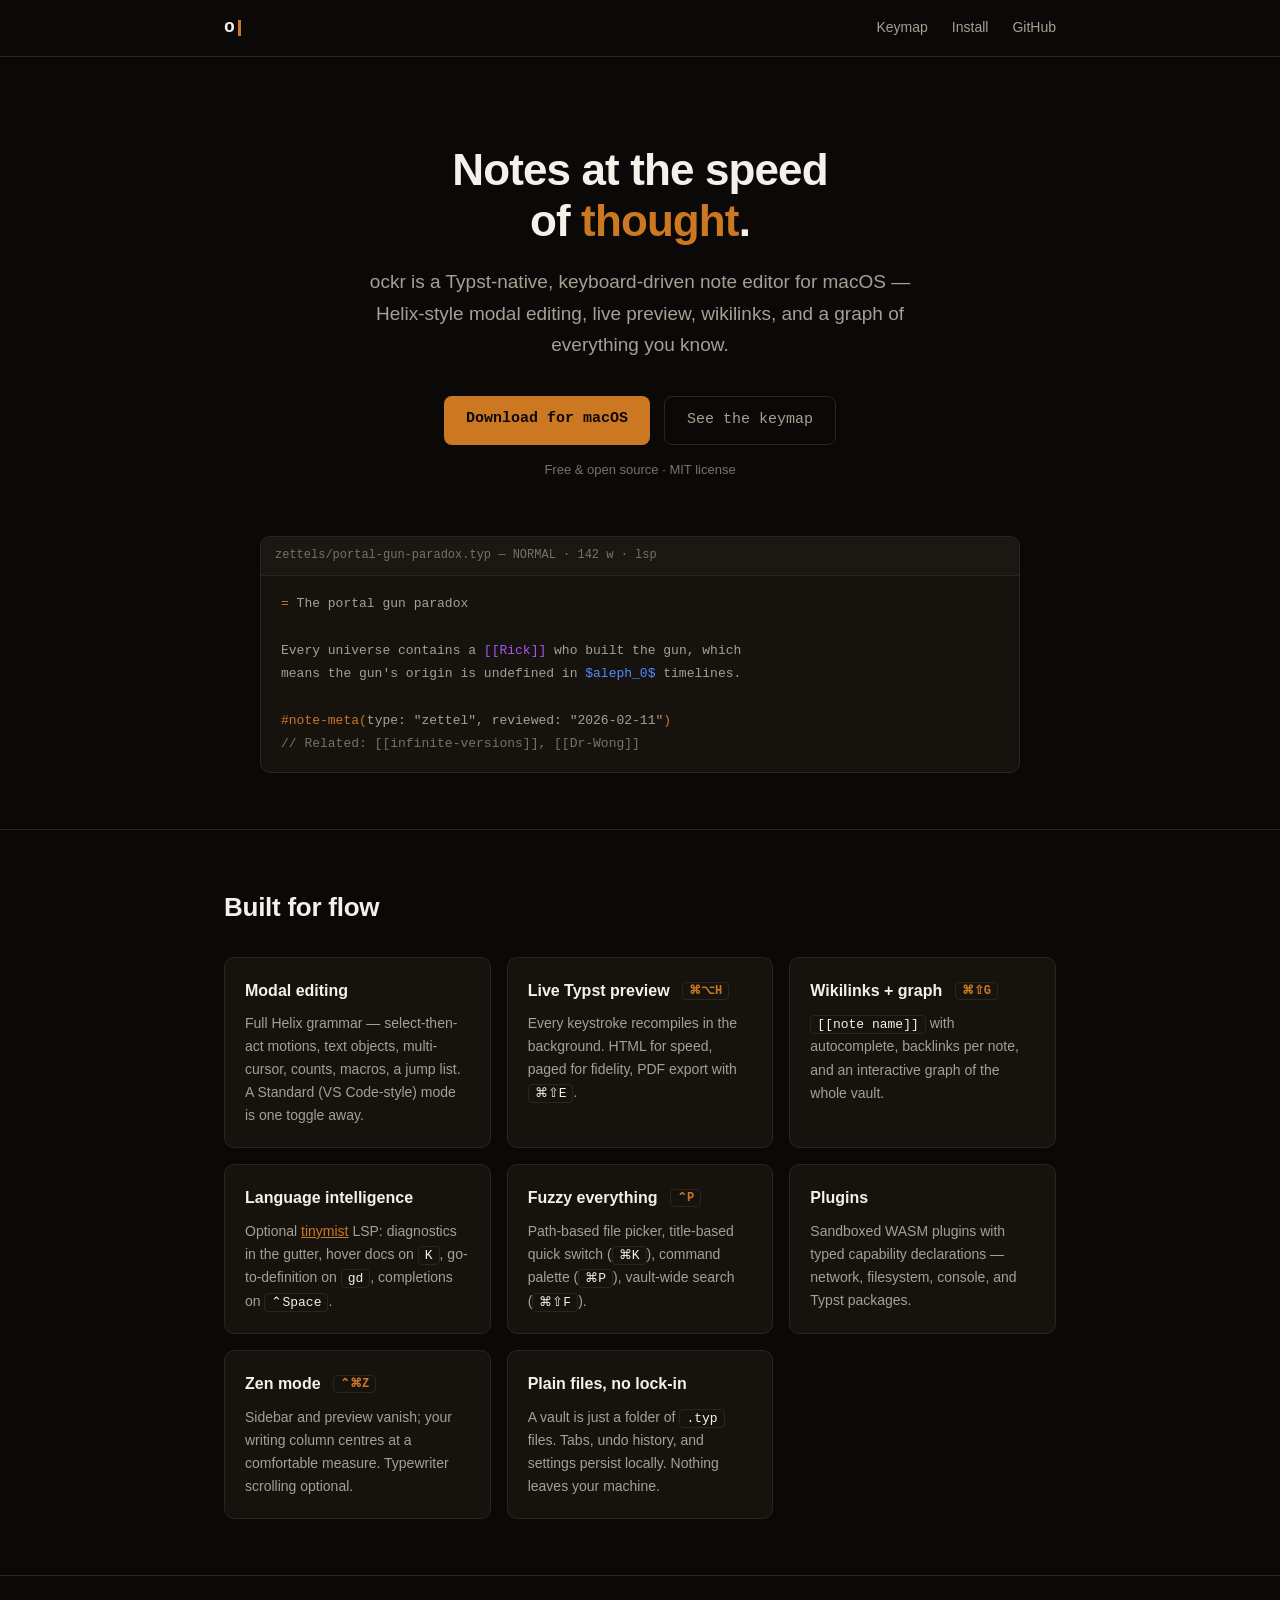
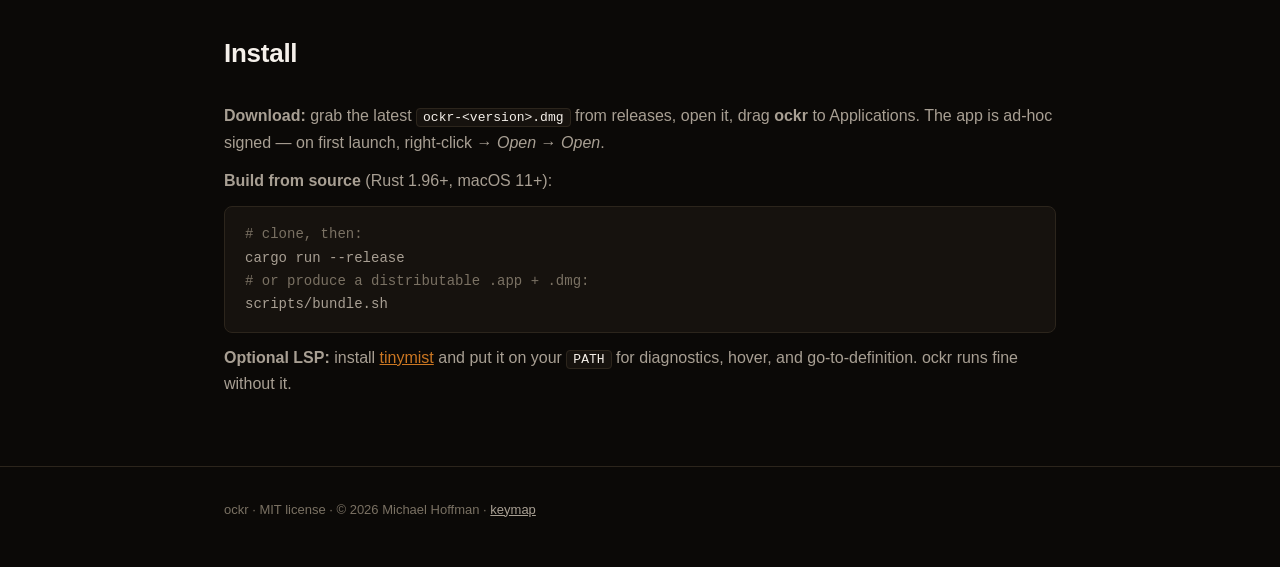
==== docs/index.html @ e47b33eb "docs: move site into docs/ for GitHub Pages; wire real repo URLs Pages (branch mode) serves only / o" ====
<!DOCTYPE html>
<html lang="en">
<head>
<meta charset="utf-8">
<meta name="viewport" content="width=device-width, initial-scale=1">
<title>ockr — a Typst-native, keyboard-driven note editor</title>
<meta name="description" content="ockr pairs Helix-style modal editing with live Typst compilation, wikilinks, and a sandboxed WASM plugin system. For people who'd rather keep their hands on the keyboard.">
<link rel="stylesheet" href="style.css">
</head>
<body>

<nav>
  <div class="wrap">
    <a class="logo" href="index.html">o</a>
    <span class="spacer"></span>
    <a href="keymap.html">Keymap</a>
    <a href="#install">Install</a>
    <a href="https://github.com/michael-hoffman/ockr">GitHub</a>
  </div>
</nav>

<div class="hero wrap">
  <h1>Notes at the speed<br>of <em>thought</em>.</h1>
  <p class="tag">ockr is a Typst-native, keyboard-driven note editor for macOS —
  Helix-style modal editing, live preview, wikilinks, and a graph of everything you know.</p>
  <div class="cta-row">
    <a class="btn btn-primary" href="#install">Download for macOS</a>
    <a class="btn btn-ghost" href="keymap.html">See the keymap</a>
  </div>
  <p class="note">Free &amp; open source · MIT license</p>

  <div class="mock">
    <div class="bar">zettels/portal-gun-paradox.typ — NORMAL · 142 w · lsp</div>
    <pre><span class="kw">=</span> The portal gun paradox

Every universe contains a <span class="lk">[[Rick]]</span> who built the gun, which
means the gun's origin is undefined in <span class="mt">$aleph_0$</span> timelines.

<span class="kw">#note-meta(</span>type: "zettel", reviewed: "2026-02-11"<span class="kw">)</span>
<span class="cm">// Related: [[infinite-versions]], [[Dr-Wong]]</span></pre>
  </div>
</div>

<section id="features">
  <div class="wrap">
    <h2>Built for flow</h2>
    <div class="grid">
      <div class="card">
        <h3>Modal editing</h3>
        <p>Full Helix grammar — select-then-act motions, text objects, multi-cursor,
        counts, macros, a jump list. A Standard (VS Code-style) mode is one toggle away.</p>
      </div>
      <div class="card">
        <h3>Live Typst preview <span class="k">⌘⌥H</span></h3>
        <p>Every keystroke recompiles in the background. HTML for speed, paged for
        fidelity, PDF export with <code>⌘⇧E</code>.</p>
      </div>
      <div class="card">
        <h3>Wikilinks + graph <span class="k">⌘⇧G</span></h3>
        <p><code>[[note name]]</code> with autocomplete, backlinks per note, and an
        interactive graph of the whole vault.</p>
      </div>
      <div class="card">
        <h3>Language intelligence</h3>
        <p>Optional <a href="https://github.com/Myriad-Dreamin/tinymist" style="color:var(--ochre)">tinymist</a>
        LSP: diagnostics in the gutter, hover docs on <code>K</code>,
        go-to-definition on <code>gd</code>, completions on <code>⌃Space</code>.</p>
      </div>
      <div class="card">
        <h3>Fuzzy everything <span class="k">⌃P</span></h3>
        <p>Path-based file picker, title-based quick switch (<code>⌘K</code>),
        command palette (<code>⌘P</code>), vault-wide search (<code>⌘⇧F</code>).</p>
      </div>
      <div class="card">
        <h3>Plugins</h3>
        <p>Sandboxed WASM plugins with typed capability declarations — network,
        filesystem, console, and Typst packages.</p>
      </div>
      <div class="card">
        <h3>Zen mode <span class="k">⌃⌘Z</span></h3>
        <p>Sidebar and preview vanish; your writing column centres at a comfortable
        measure. Typewriter scrolling optional.</p>
      </div>
      <div class="card">
        <h3>Plain files, no lock-in</h3>
        <p>A vault is just a folder of <code>.typ</code> files. Tabs, undo history,
        and settings persist locally. Nothing leaves your machine.</p>
      </div>
    </div>
  </div>
</section>

<section id="install" class="install">
  <div class="wrap">
    <h2>Install</h2>
    <p><strong>Download:</strong> grab the latest <code>ockr-&lt;version&gt;.dmg</code> from
    releases, open it, drag <strong>ockr</strong> to Applications. The app is ad-hoc signed —
    on first launch, right-click → <em>Open</em> → <em>Open</em>.</p>
    <p><strong>Build from source</strong> (Rust 1.96+, macOS 11+):</p>
    <pre><span class="c"># clone, then:</span>
cargo run --release
<span class="c"># or produce a distributable .app + .dmg:</span>
scripts/bundle.sh</pre>
    <p><strong>Optional LSP:</strong> install
    <a href="https://github.com/Myriad-Dreamin/tinymist">tinymist</a> and put it on your
    <code>PATH</code> for diagnostics, hover, and go-to-definition. ockr runs fine without it.</p>
  </div>
</section>

<footer>
  <div class="wrap">
    ockr · MIT license · © 2026 Michael Hoffman ·
    <a href="keymap.html">keymap</a>
  </div>
</footer>

</body>
</html>
---- docs/style.css ----
/* ockr site — oxide palette (warm blacks + ochre) */
:root {
  --bg: #0B0907;
  --panel: #16120E;
  --surface: #1B1712;
  --hover: #241E17;
  --border: #2C251C;
  --ochre: #CC7722;
  --ochre-bright: #E8932E;
  --text: #F5F0EA;
  --muted: #A89F93;
  --subtle: #7A7163;
  --mono: "SF Mono", Menlo, Consolas, monospace;
  --sans: -apple-system, "Helvetica Neue", Arial, sans-serif;
}

* { box-sizing: border-box; margin: 0; padding: 0; }

html { color-scheme: dark; }

body {
  background: var(--bg);
  color: var(--text);
  font-family: var(--sans);
  line-height: 1.65;
  font-size: 16px;
}

.wrap { max-width: 880px; margin: 0 auto; padding: 0 24px; }

/* ── Nav ── */
nav {
  border-bottom: 1px solid var(--border);
  background: var(--bg);
}
nav .wrap {
  display: flex;
  align-items: center;
  gap: 24px;
  height: 56px;
}
.logo {
  font-family: var(--mono);
  font-weight: 700;
  font-size: 18px;
  color: var(--text);
  text-decoration: none;
  display: flex;
  align-items: center;
  gap: 2px;
}
.logo::after {
  content: "";
  display: inline-block;
  width: 3px;
  height: 16px;
  background: var(--ochre);
  margin-left: 1px;
}
nav a { color: var(--muted); text-decoration: none; font-size: 14px; }
nav a:hover { color: var(--text); }
nav .spacer { flex: 1; }

/* ── Hero ── */
.hero { padding: 88px 0 56px; text-align: center; }
.hero h1 {
  font-size: 44px;
  line-height: 1.15;
  font-weight: 700;
  letter-spacing: -0.02em;
}
.hero h1 em { color: var(--ochre); font-style: normal; }
.hero p.tag {
  margin: 20px auto 0;
  max-width: 560px;
  color: var(--muted);
  font-size: 19px;
}
.cta-row { margin-top: 36px; display: flex; gap: 14px; justify-content: center; }
.btn {
  display: inline-block;
  padding: 11px 22px;
  border-radius: 8px;
  font-size: 15px;
  text-decoration: none;
  font-family: var(--mono);
}
.btn-primary { background: var(--ochre); color: #0B0907; font-weight: 600; }
.btn-primary:hover { background: var(--ochre-bright); }
.btn-ghost { border: 1px solid var(--border); color: var(--muted); }
.btn-ghost:hover { color: var(--text); border-color: var(--subtle); }

.hero .note { margin-top: 14px; color: var(--subtle); font-size: 13px; }

/* ── Terminal-style mock ── */
.mock {
  margin: 56px auto 0;
  max-width: 760px;
  background: var(--panel);
  border: 1px solid var(--border);
  border-radius: 10px;
  overflow: hidden;
  text-align: left;
  font-family: var(--mono);
  font-size: 13px;
  line-height: 1.8;
}
.mock .bar {
  background: var(--surface);
  border-bottom: 1px solid var(--border);
  padding: 8px 14px;
  color: var(--subtle);
  font-size: 12px;
}
.mock pre { padding: 16px 20px; overflow-x: auto; color: var(--muted); }
.mock .kw { color: var(--ochre); }
.mock .lk { color: #A855F7; }
.mock .mt { color: #528BFF; }
.mock .cm { color: var(--subtle); }

/* ── Sections ── */
section { padding: 56px 0; border-top: 1px solid var(--border); }
section h2 {
  font-size: 26px;
  margin-bottom: 28px;
  letter-spacing: -0.01em;
}
.grid {
  display: grid;
  grid-template-columns: repeat(auto-fit, minmax(240px, 1fr));
  gap: 16px;
}
.card {
  background: var(--panel);
  border: 1px solid var(--border);
  border-radius: 10px;
  padding: 20px;
}
.card h3 { font-size: 16px; margin-bottom: 8px; }
.card h3 .k {
  font-family: var(--mono);
  font-size: 12px;
  color: var(--ochre);
  border: 1px solid var(--border);
  border-radius: 4px;
  padding: 1px 6px;
  margin-left: 8px;
  vertical-align: 2px;
}
.card p { color: var(--muted); font-size: 14px; }

/* ── Install ── */
.install pre {
  background: var(--panel);
  border: 1px solid var(--border);
  border-radius: 8px;
  padding: 16px 20px;
  font-family: var(--mono);
  font-size: 14px;
  color: var(--muted);
  overflow-x: auto;
  margin: 12px 0;
}
.install .c { color: var(--subtle); }
.install p { color: var(--muted); margin: 12px 0; }
.install a { color: var(--ochre); }

/* ── Keymap tables ── */
.kmap h2 { margin-top: 40px; font-size: 20px; }
.kmap h2:first-of-type { margin-top: 0; }
table { border-collapse: collapse; width: 100%; margin: 16px 0 8px; font-size: 14px; }
th {
  text-align: left;
  color: var(--subtle);
  font-weight: 500;
  border-bottom: 1px solid var(--border);
  padding: 6px 12px 6px 0;
}
td { border-bottom: 1px solid var(--border); padding: 7px 12px 7px 0; color: var(--muted); }
td:first-child, code {
  font-family: var(--mono);
  color: var(--text);
  font-size: 13px;
}
code {
  background: var(--panel);
  border: 1px solid var(--border);
  border-radius: 4px;
  padding: 1px 6px;
}

/* ── Footer ── */
footer {
  border-top: 1px solid var(--border);
  padding: 32px 0 48px;
  color: var(--subtle);
  font-size: 13px;
}
footer a { color: var(--muted); }
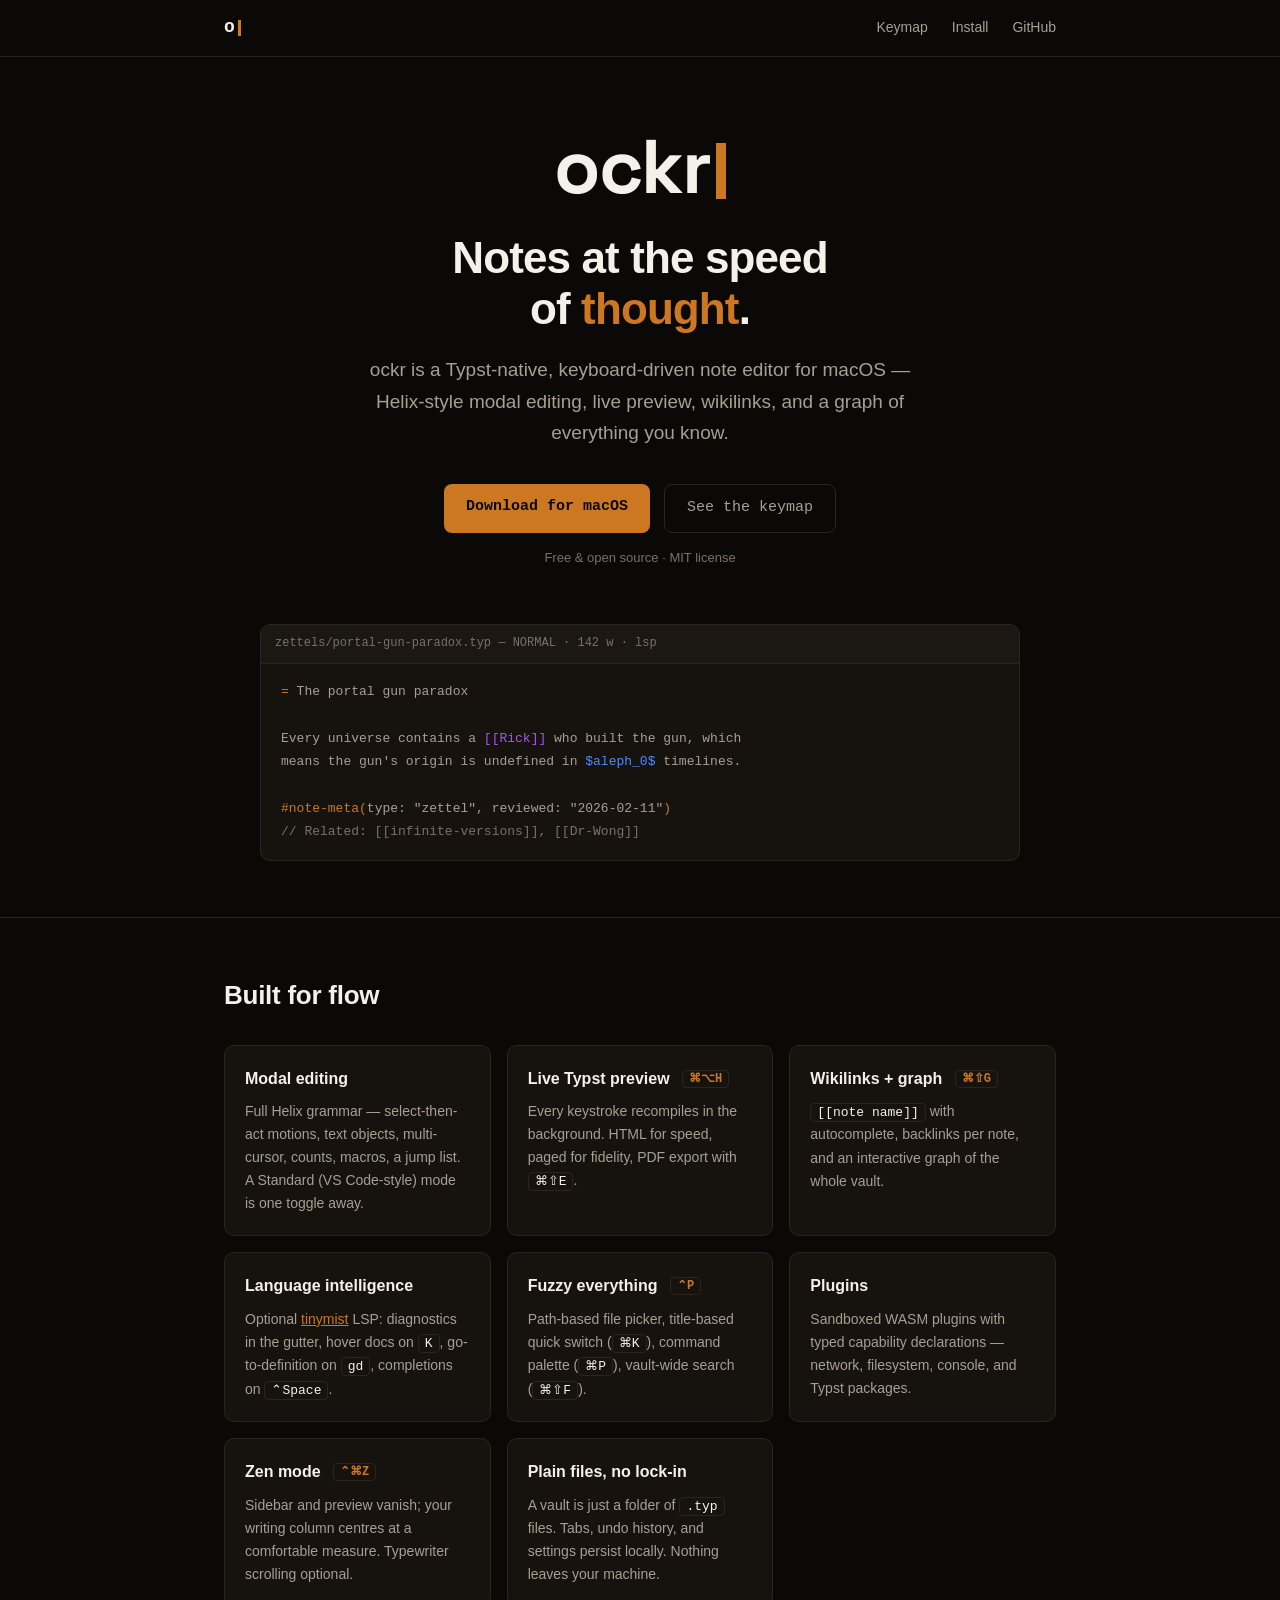
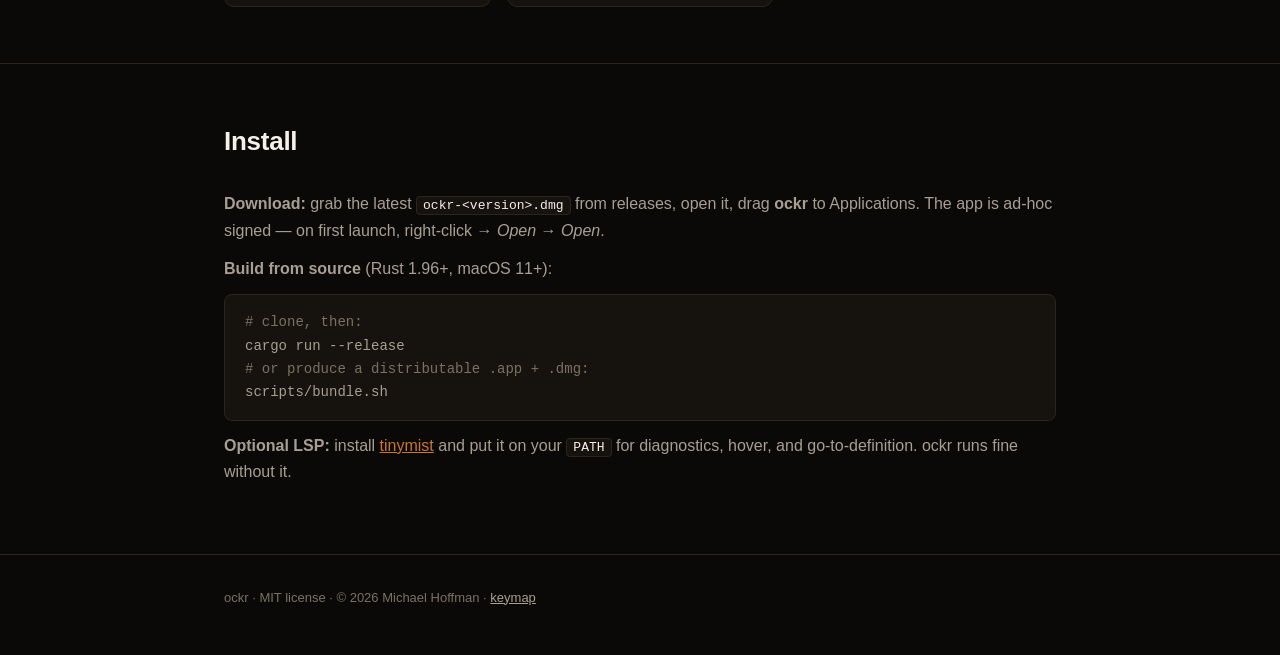
==== commit 170fc2dc: "site: ockr wordmark atop the hero Big "ockr" in Space Grotesk 700 with the ochre caret block (the o|" ====
--- a/docs/index.html
+++ b/docs/index.html
@@ -5,6 +5,9 @@
 <meta name="viewport" content="width=device-width, initial-scale=1">
 <title>ockr — a Typst-native, keyboard-driven note editor</title>
 <meta name="description" content="ockr pairs Helix-style modal editing with live Typst compilation, wikilinks, and a sandboxed WASM plugin system. For people who'd rather keep their hands on the keyboard.">
+<link rel="preconnect" href="https://fonts.googleapis.com">
+<link rel="preconnect" href="https://fonts.gstatic.com" crossorigin>
+<link href="https://fonts.googleapis.com/css2?family=Space+Grotesk:wght@700&display=swap" rel="stylesheet">
 <link rel="stylesheet" href="style.css">
 </head>
 <body>
@@ -20,6 +23,7 @@
 </nav>
 
 <div class="hero wrap">
+  <div class="wordmark">ockr<span class="caret"></span></div>
   <h1>Notes at the speed<br>of <em>thought</em>.</h1>
   <p class="tag">ockr is a Typst-native, keyboard-driven note editor for macOS —
   Helix-style modal editing, live preview, wikilinks, and a graph of everything you know.</p>
--- a/docs/style.css
+++ b/docs/style.css
@@ -62,7 +62,26 @@
 nav .spacer { flex: 1; }
 
 /* ── Hero ── */
-.hero { padding: 88px 0 56px; text-align: center; }
+.hero { padding: 72px 0 56px; text-align: center; }
+.wordmark {
+  font-family: "Space Grotesk", var(--sans);
+  font-weight: 700;
+  font-size: 76px;
+  letter-spacing: -0.03em;
+  line-height: 1;
+  color: var(--text);
+  margin-bottom: 28px;
+  display: inline-flex;
+  align-items: baseline;
+}
+.wordmark .caret {
+  display: inline-block;
+  width: 10px;
+  height: 56px;
+  background: var(--ochre);
+  margin-left: 6px;
+  transform: translateY(6px);
+}
 .hero h1 {
   font-size: 44px;
   line-height: 1.15;
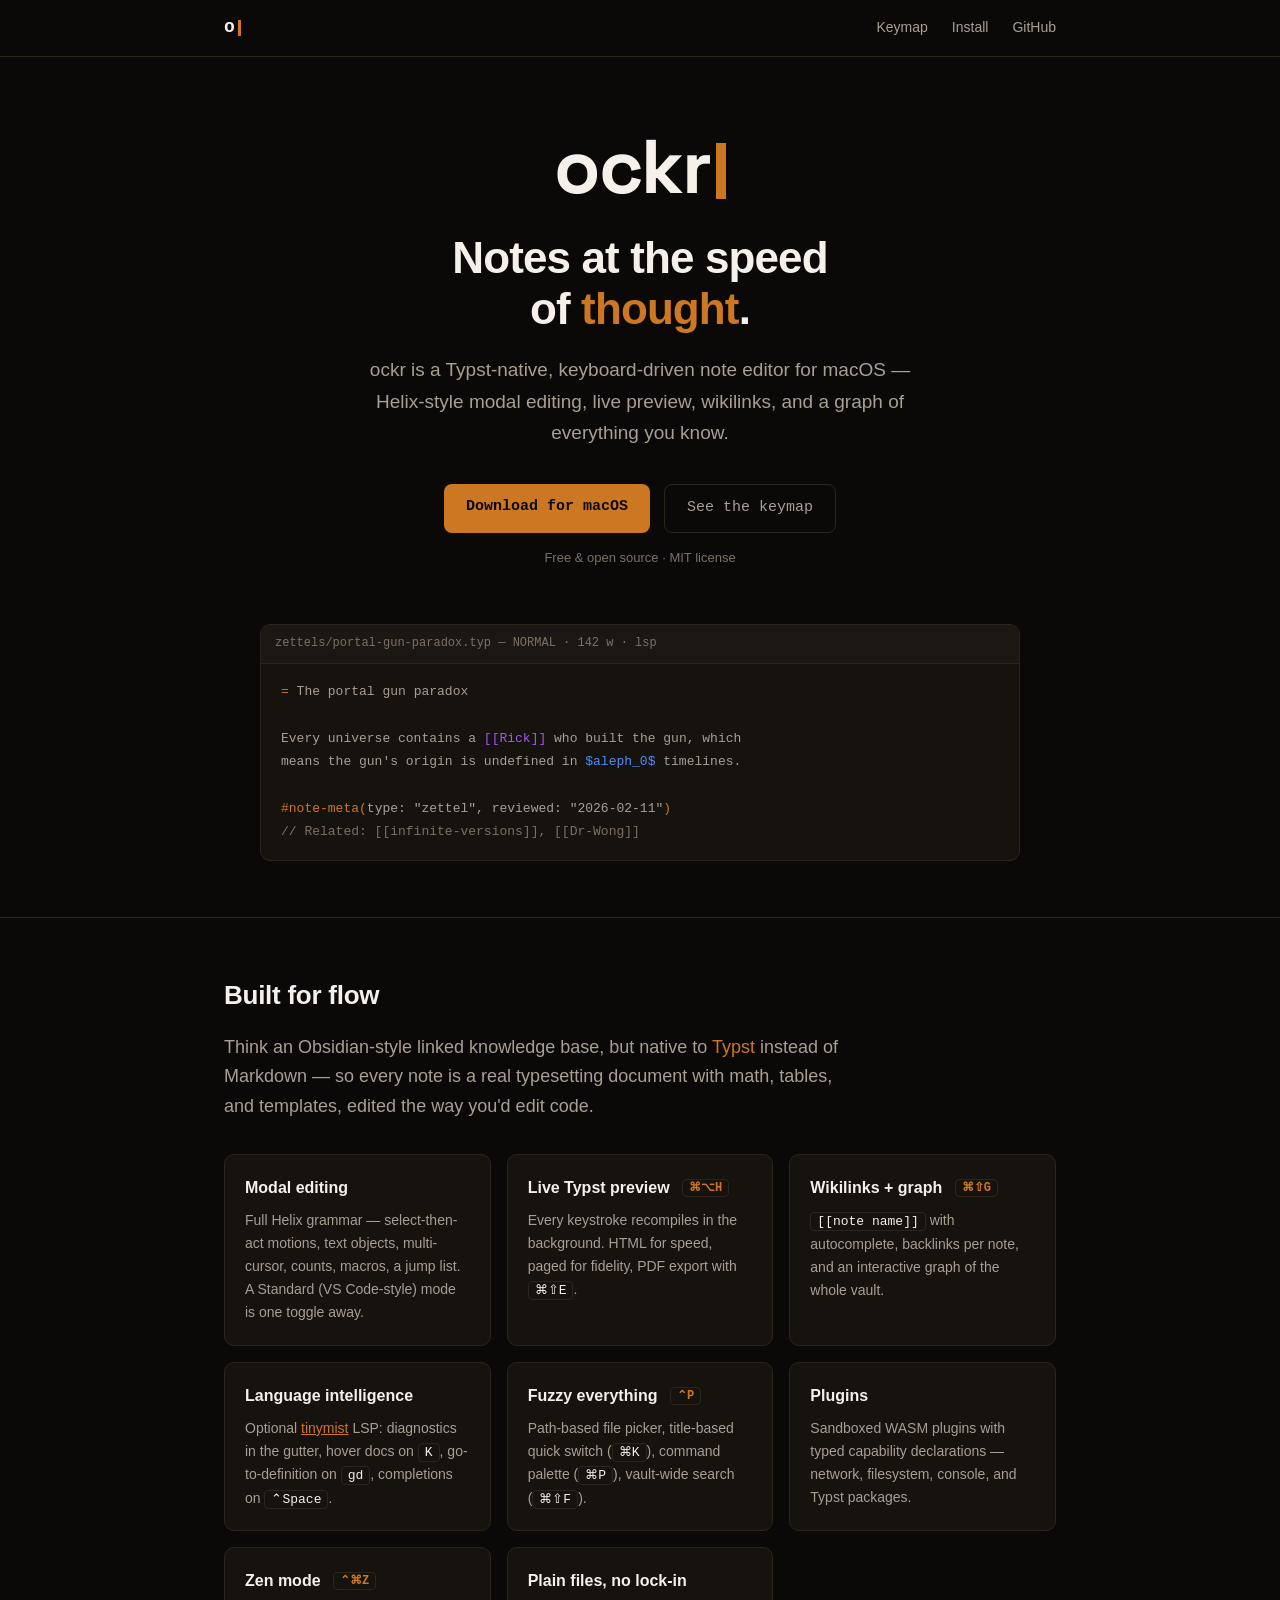
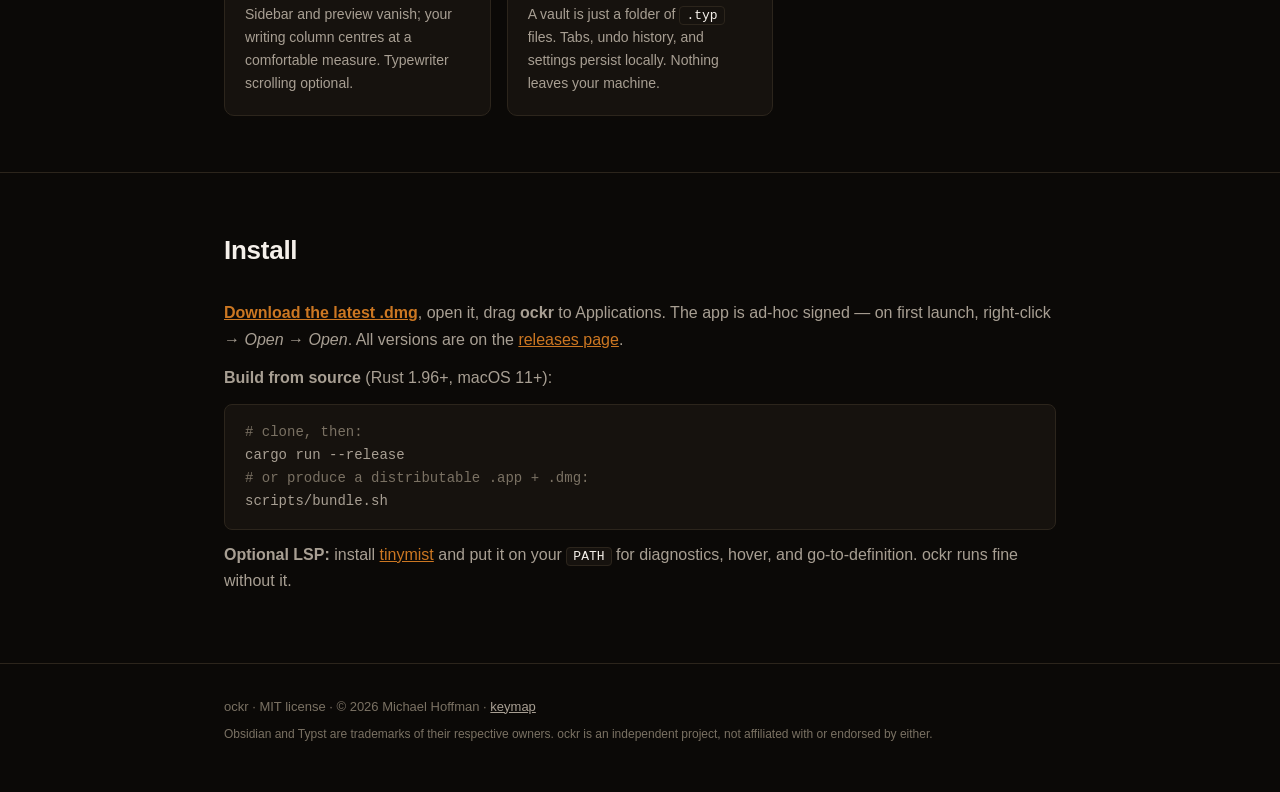
==== commit 7da92b3b: "site: direct download link, releases link, Obsidian framing - Hero "Download for macOS" and Install " ====
--- a/docs/index.html
+++ b/docs/index.html
@@ -28,7 +28,7 @@
   <p class="tag">ockr is a Typst-native, keyboard-driven note editor for macOS —
   Helix-style modal editing, live preview, wikilinks, and a graph of everything you know.</p>
   <div class="cta-row">
-    <a class="btn btn-primary" href="#install">Download for macOS</a>
+    <a class="btn btn-primary" href="https://github.com/michael-hoffman/ockr/releases/latest/download/ockr-macos.dmg">Download for macOS</a>
     <a class="btn btn-ghost" href="keymap.html">See the keymap</a>
   </div>
   <p class="note">Free &amp; open source · MIT license</p>
@@ -48,6 +48,10 @@
 <section id="features">
   <div class="wrap">
     <h2>Built for flow</h2>
+    <p class="lede">Think an Obsidian-style linked knowledge base, but native to
+    <a href="https://typst.app">Typst</a> instead of Markdown — so every note is a
+    real typesetting document with math, tables, and templates, edited the way you'd
+    edit code.</p>
     <div class="grid">
       <div class="card">
         <h3>Modal editing</h3>
@@ -97,9 +101,10 @@
 <section id="install" class="install">
   <div class="wrap">
     <h2>Install</h2>
-    <p><strong>Download:</strong> grab the latest <code>ockr-&lt;version&gt;.dmg</code> from
-    releases, open it, drag <strong>ockr</strong> to Applications. The app is ad-hoc signed —
-    on first launch, right-click → <em>Open</em> → <em>Open</em>.</p>
+    <p><strong><a href="https://github.com/michael-hoffman/ockr/releases/latest/download/ockr-macos.dmg">Download the latest .dmg</a></strong>, open it, drag
+    <strong>ockr</strong> to Applications. The app is ad-hoc signed — on first launch,
+    right-click → <em>Open</em> → <em>Open</em>. All versions are on the
+    <a href="https://github.com/michael-hoffman/ockr/releases">releases page</a>.</p>
     <p><strong>Build from source</strong> (Rust 1.96+, macOS 11+):</p>
     <pre><span class="c"># clone, then:</span>
 cargo run --release
@@ -113,8 +118,11 @@
 
 <footer>
   <div class="wrap">
-    ockr · MIT license · © 2026 Michael Hoffman ·
-    <a href="keymap.html">keymap</a>
+    <p>ockr · MIT license · © 2026 Michael Hoffman ·
+    <a href="keymap.html">keymap</a></p>
+    <p style="margin-top:8px; color:var(--subtle); font-size:12px">
+    Obsidian and Typst are trademarks of their respective owners. ockr is an
+    independent project, not affiliated with or endorsed by either.</p>
   </div>
 </footer>
 
--- a/docs/style.css
+++ b/docs/style.css
@@ -144,6 +144,14 @@
   margin-bottom: 28px;
   letter-spacing: -0.01em;
 }
+.lede {
+  color: var(--muted);
+  font-size: 18px;
+  max-width: 640px;
+  margin: -12px 0 32px;
+}
+.lede a { color: var(--ochre); text-decoration: none; }
+.lede a:hover { text-decoration: underline; }
 .grid {
   display: grid;
   grid-template-columns: repeat(auto-fit, minmax(240px, 1fr));
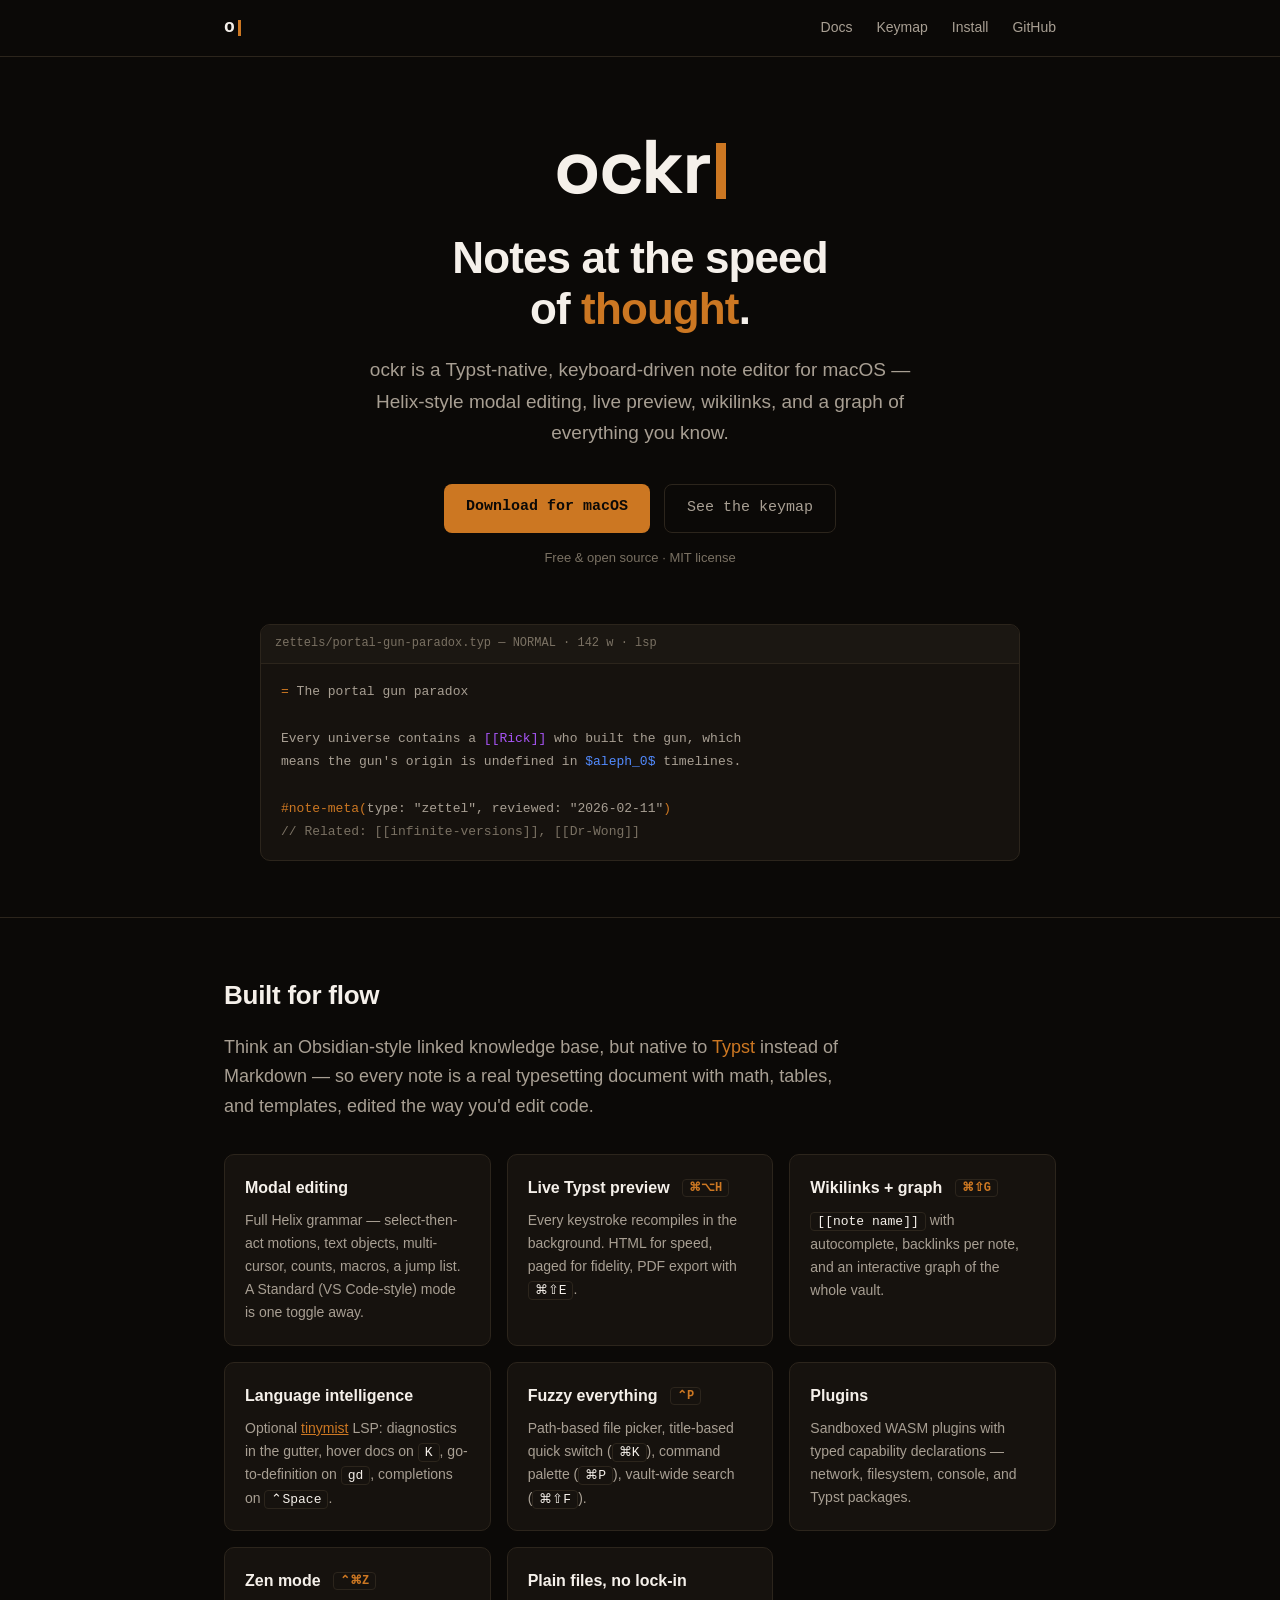
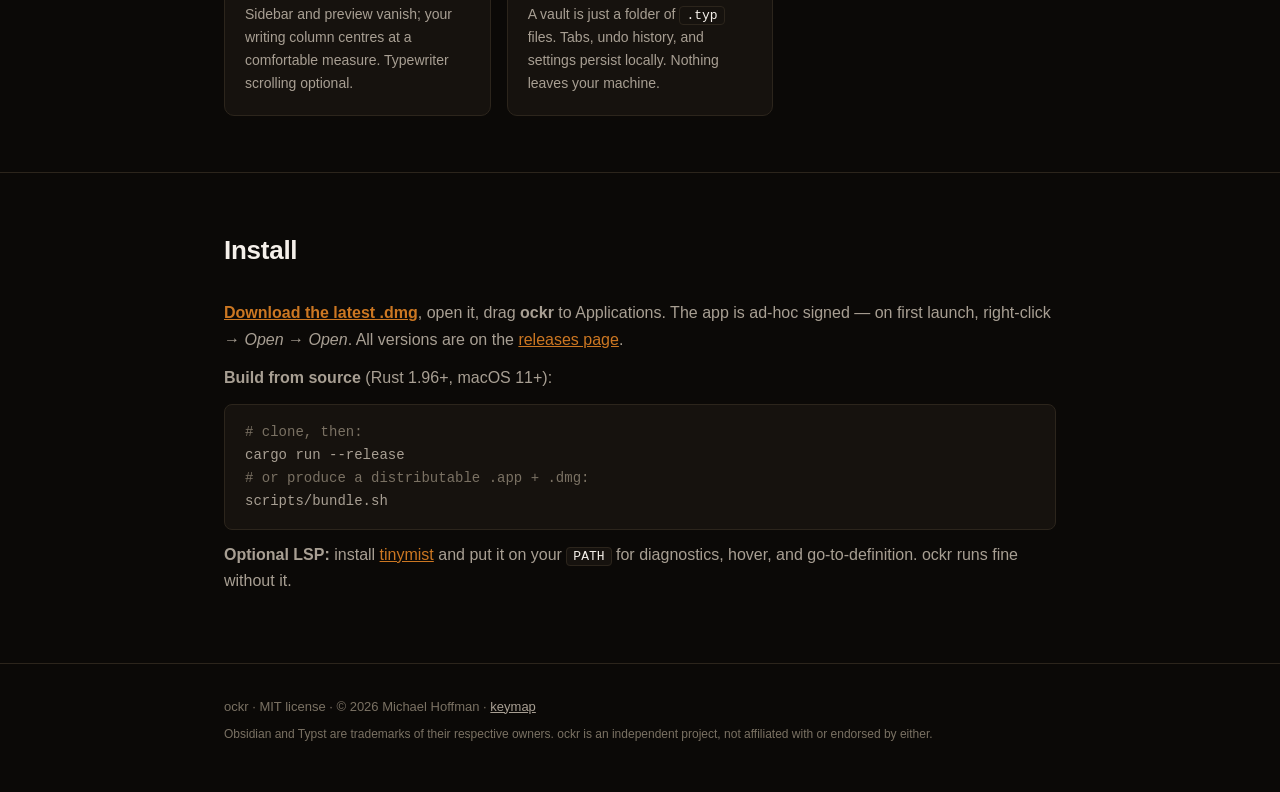
==== commit bdadcffb: "docs: mdBook manual + Actions-built Pages site Adds a Rust-native (mdBook) manual under manual/ — in" ====
--- a/docs/index.html
+++ b/docs/index.html
@@ -16,6 +16,7 @@
   <div class="wrap">
     <a class="logo" href="index.html">o</a>
     <span class="spacer"></span>
+    <a href="manual/">Docs</a>
     <a href="keymap.html">Keymap</a>
     <a href="#install">Install</a>
     <a href="https://github.com/michael-hoffman/ockr">GitHub</a>
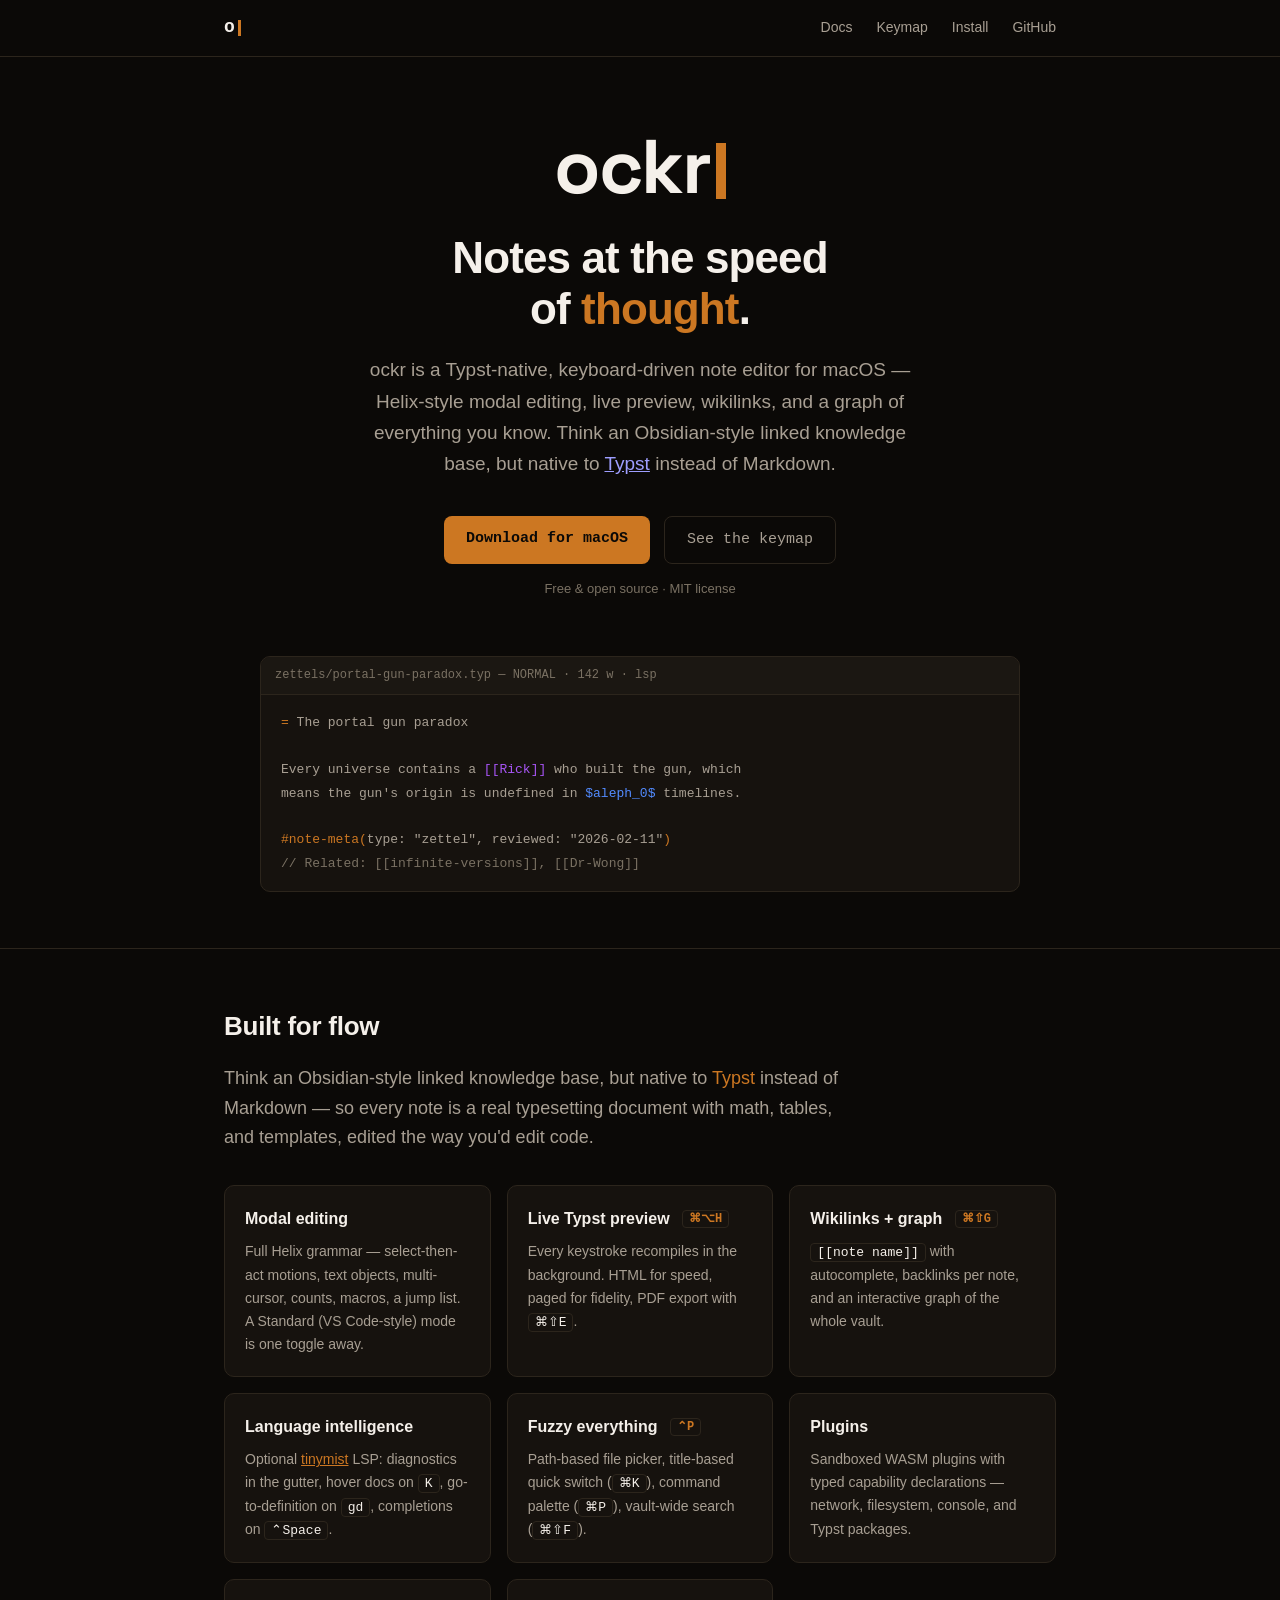
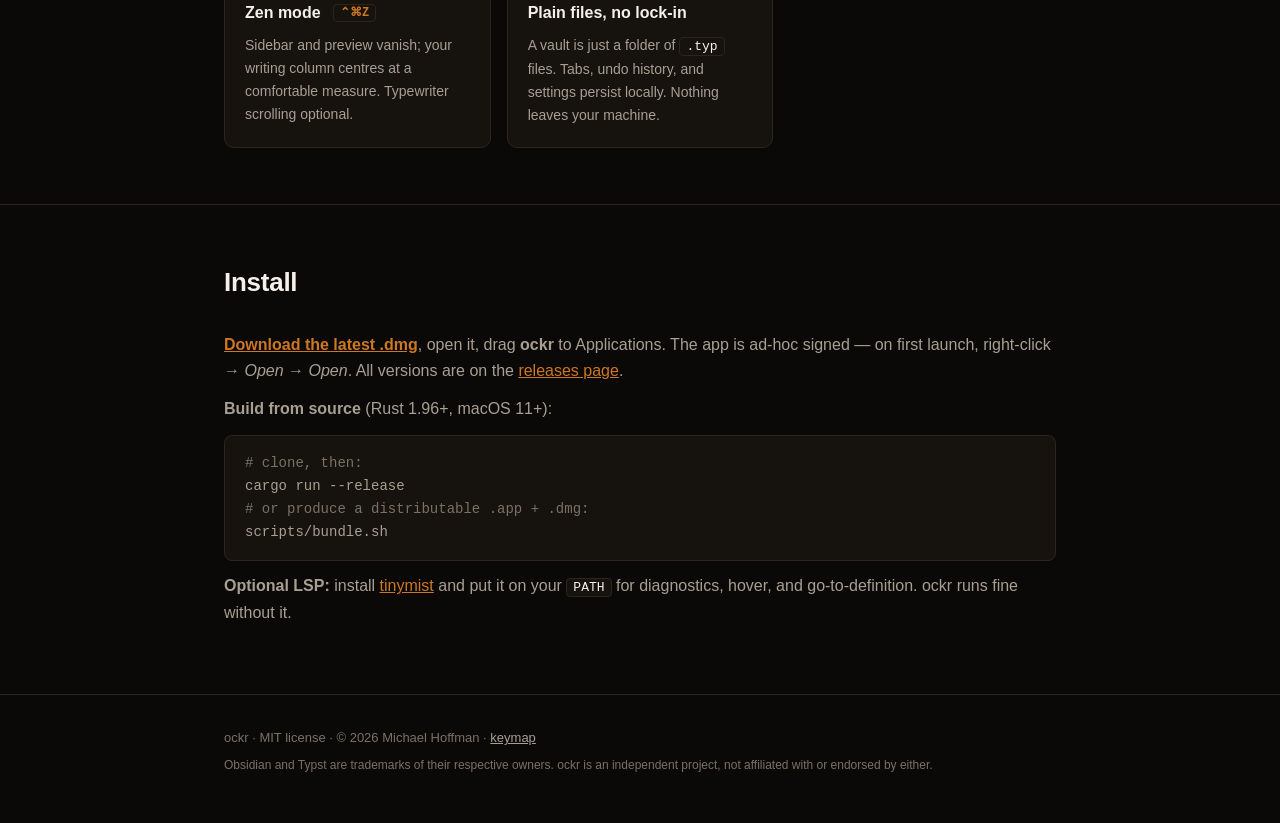
==== commit 6cefbc0c: "updated app descriptions" ====
--- a/docs/index.html
+++ b/docs/index.html
@@ -27,7 +27,8 @@
   <div class="wordmark">ockr<span class="caret"></span></div>
   <h1>Notes at the speed<br>of <em>thought</em>.</h1>
   <p class="tag">ockr is a Typst-native, keyboard-driven note editor for macOS —
-  Helix-style modal editing, live preview, wikilinks, and a graph of everything you know.</p>
+  Helix-style modal editing, live preview, wikilinks, and a graph of everything you know.
+  Think an Obsidian-style linked knowledge base, but native to <a href="https://typst.app/">Typst</a> instead of Markdown.</p>
   <div class="cta-row">
     <a class="btn btn-primary" href="https://github.com/michael-hoffman/ockr/releases/latest/download/ockr-macos.dmg">Download for macOS</a>
     <a class="btn btn-ghost" href="keymap.html">See the keymap</a>
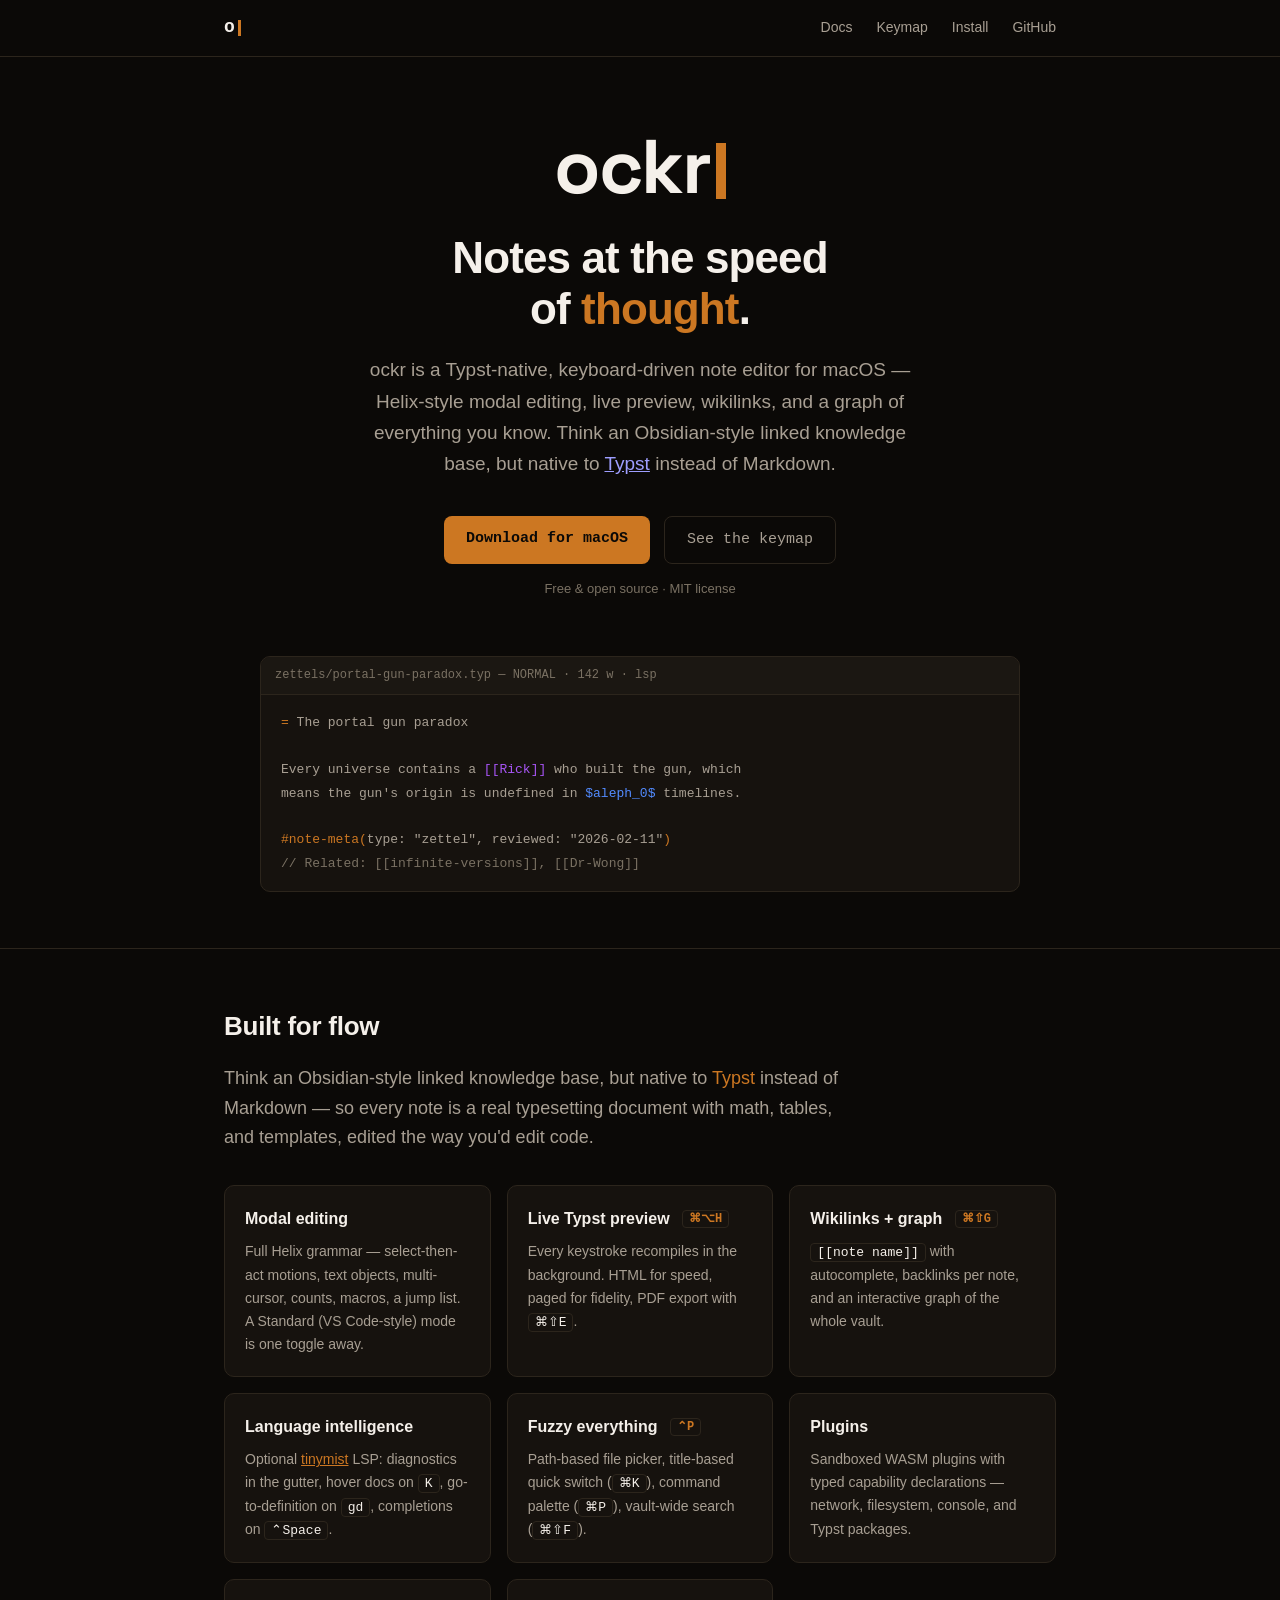
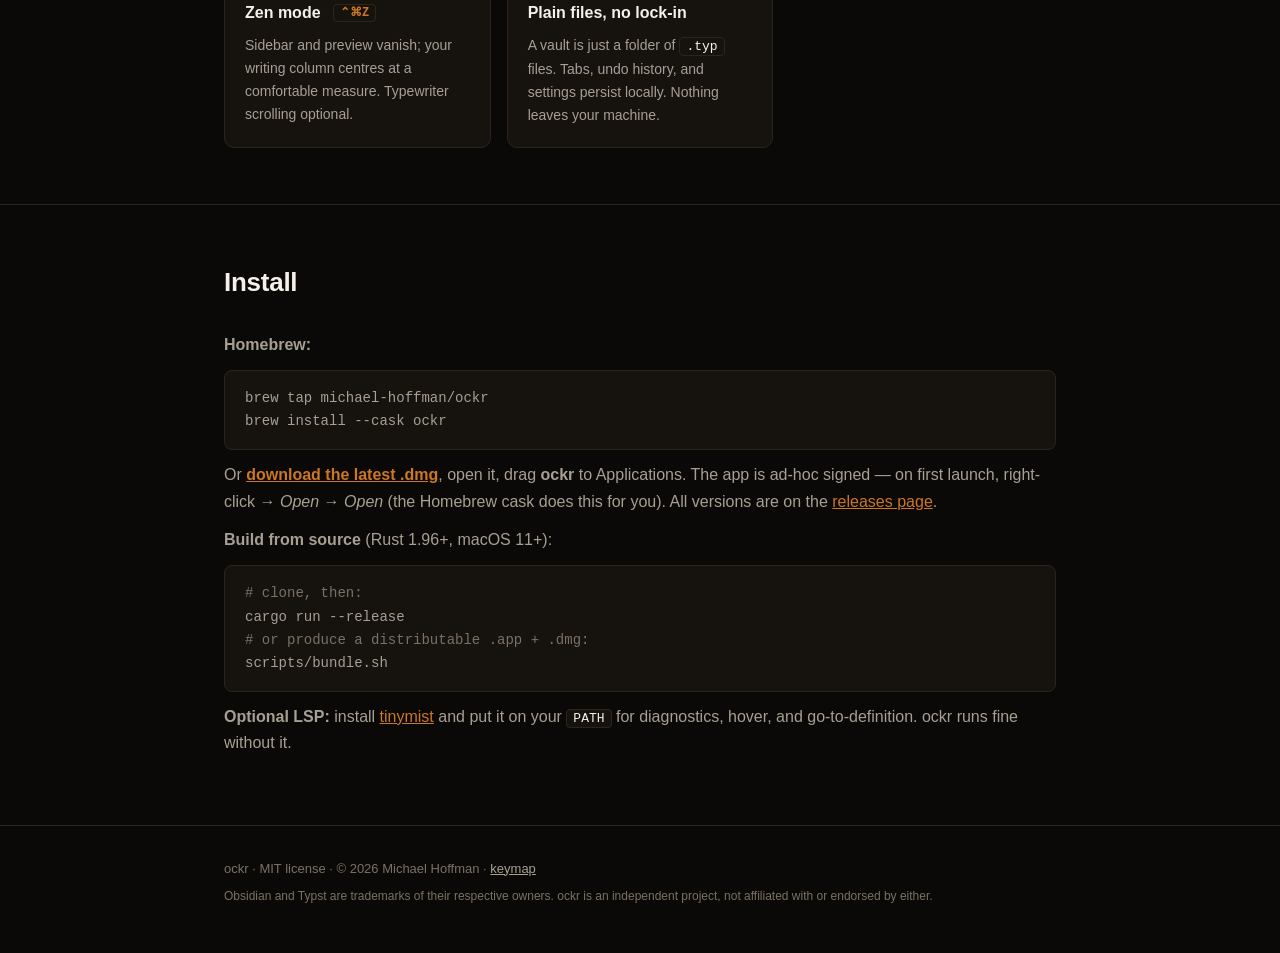
==== commit a86a6f80: "docs: add Homebrew install instructions to README and landing page" ====
--- a/docs/index.html
+++ b/docs/index.html
@@ -103,9 +103,13 @@
 <section id="install" class="install">
   <div class="wrap">
     <h2>Install</h2>
-    <p><strong><a href="https://github.com/michael-hoffman/ockr/releases/latest/download/ockr-macos.dmg">Download the latest .dmg</a></strong>, open it, drag
+    <p><strong>Homebrew:</strong></p>
+    <pre>brew tap michael-hoffman/ockr
+brew install --cask ockr</pre>
+    <p>Or <strong><a href="https://github.com/michael-hoffman/ockr/releases/latest/download/ockr-macos.dmg">download the latest .dmg</a></strong>, open it, drag
     <strong>ockr</strong> to Applications. The app is ad-hoc signed — on first launch,
-    right-click → <em>Open</em> → <em>Open</em>. All versions are on the
+    right-click → <em>Open</em> → <em>Open</em> (the Homebrew cask does this for you).
+    All versions are on the
     <a href="https://github.com/michael-hoffman/ockr/releases">releases page</a>.</p>
     <p><strong>Build from source</strong> (Rust 1.96+, macOS 11+):</p>
     <pre><span class="c"># clone, then:</span>
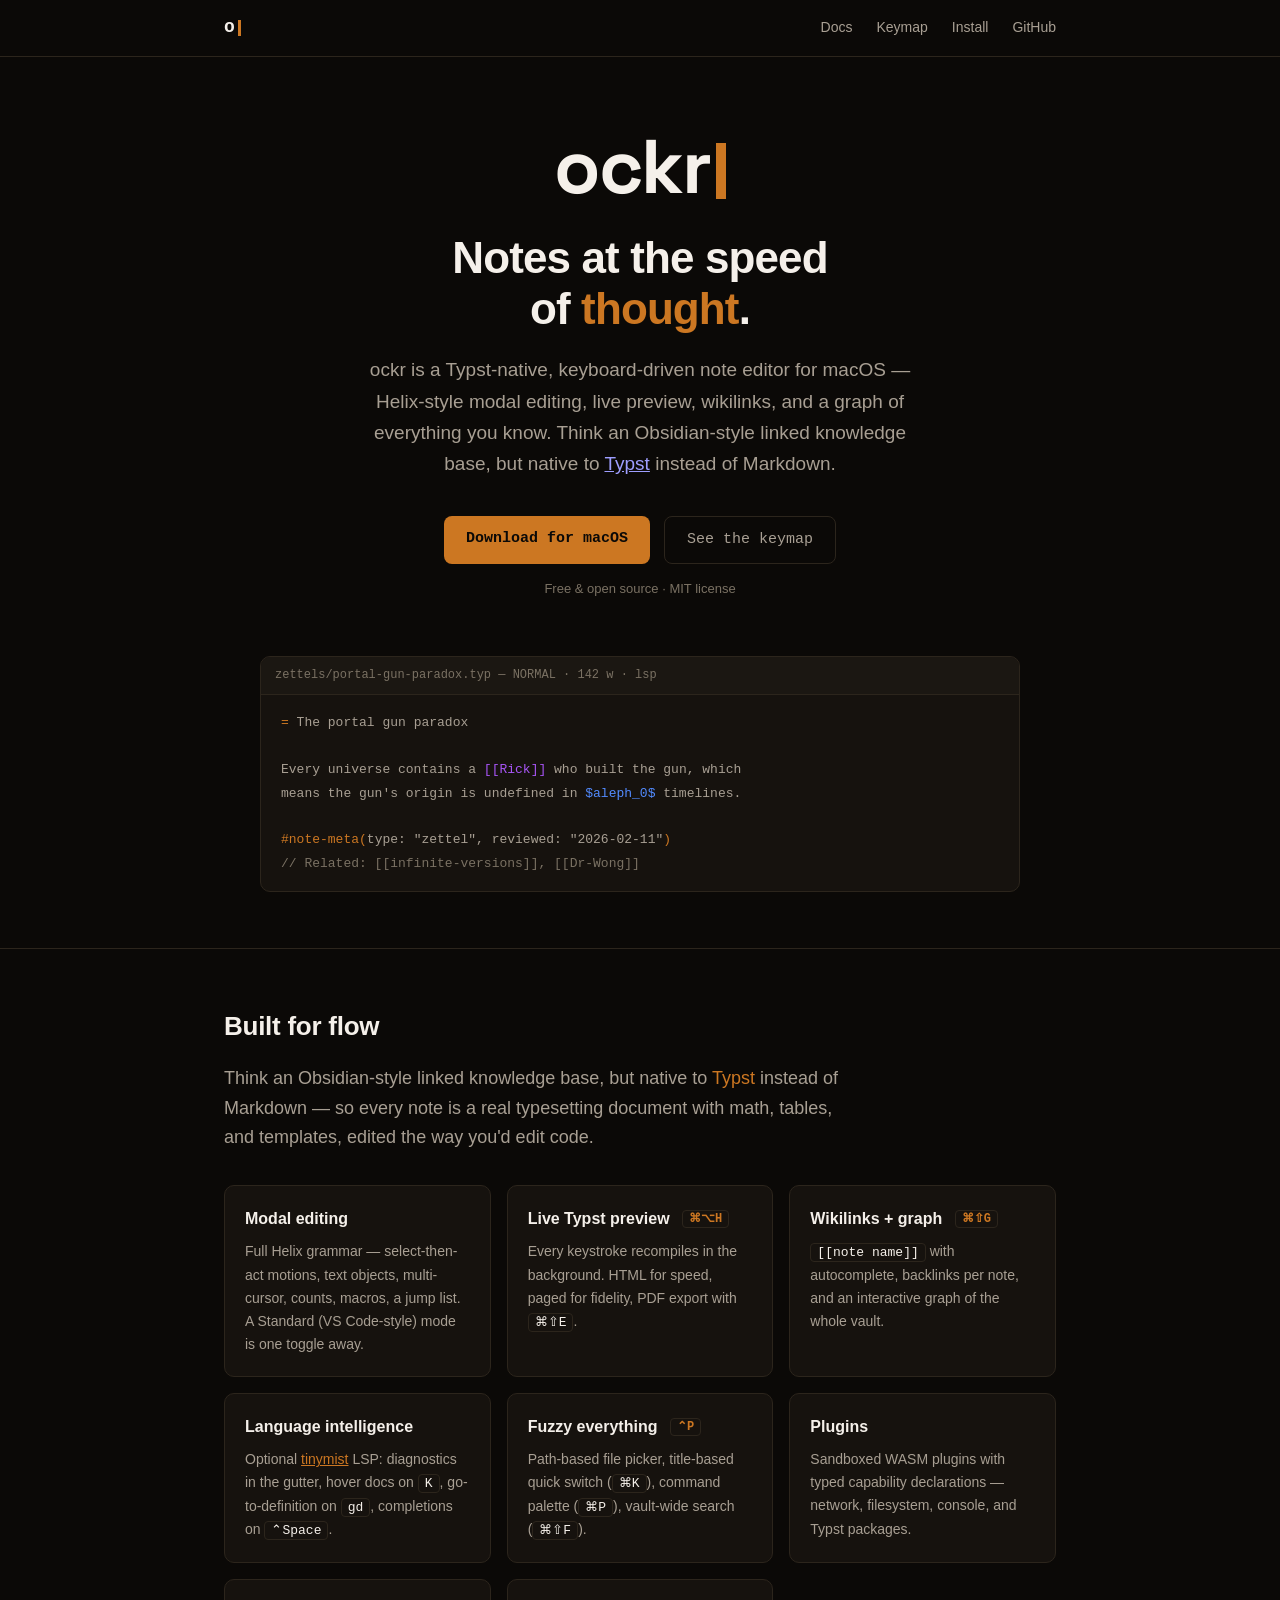
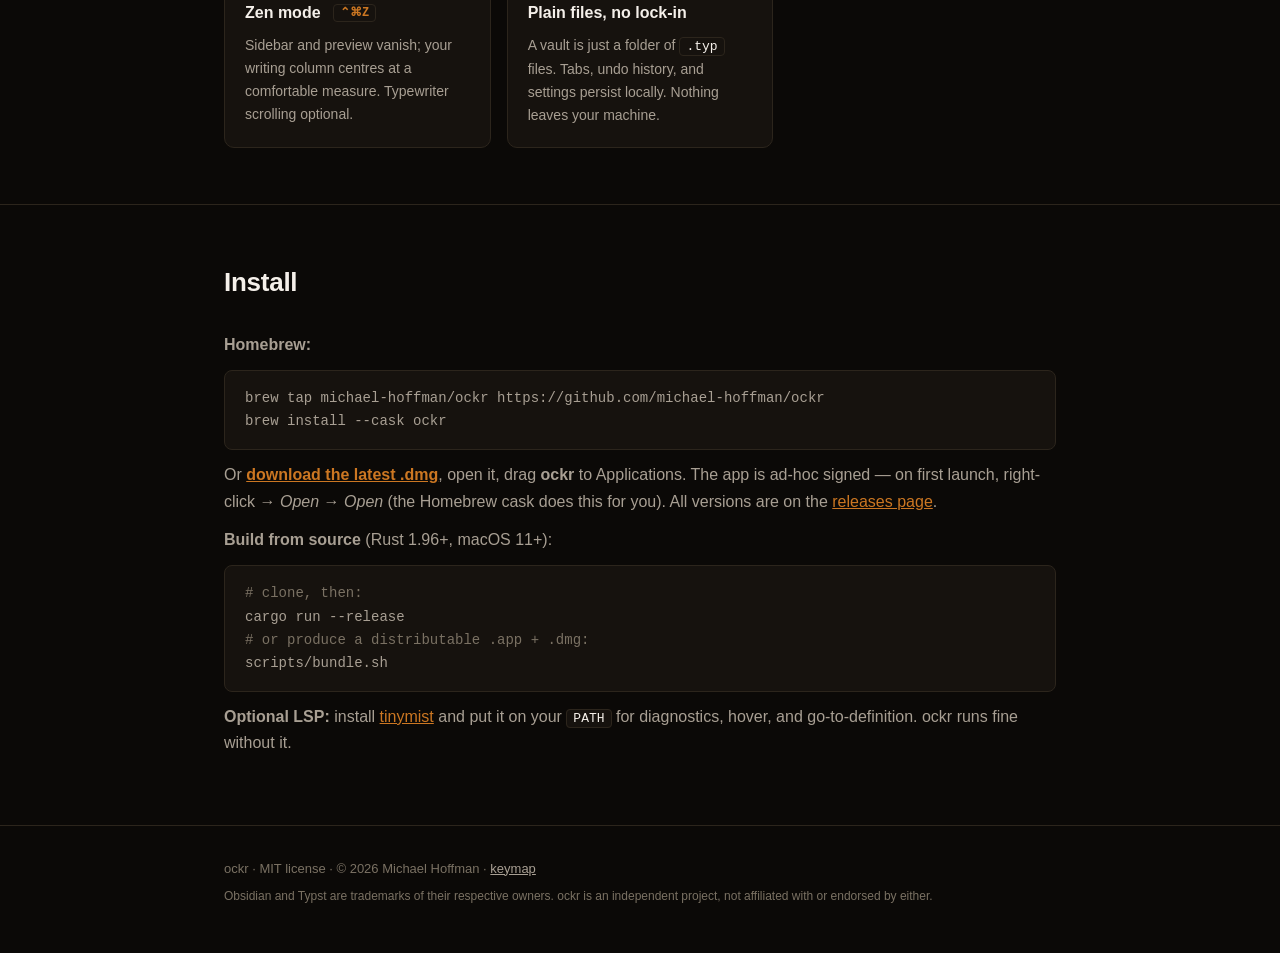
==== commit 60f2f2dd: "fix(docs): brew tap needs the explicit repo URL \`brew tap michael-hoffman/ockr\` (no URL) resolves " ====
--- a/docs/index.html
+++ b/docs/index.html
@@ -104,7 +104,7 @@
   <div class="wrap">
     <h2>Install</h2>
     <p><strong>Homebrew:</strong></p>
-    <pre>brew tap michael-hoffman/ockr
+    <pre>brew tap michael-hoffman/ockr https://github.com/michael-hoffman/ockr
 brew install --cask ockr</pre>
     <p>Or <strong><a href="https://github.com/michael-hoffman/ockr/releases/latest/download/ockr-macos.dmg">download the latest .dmg</a></strong>, open it, drag
     <strong>ockr</strong> to Applications. The app is ad-hoc signed — on first launch,
